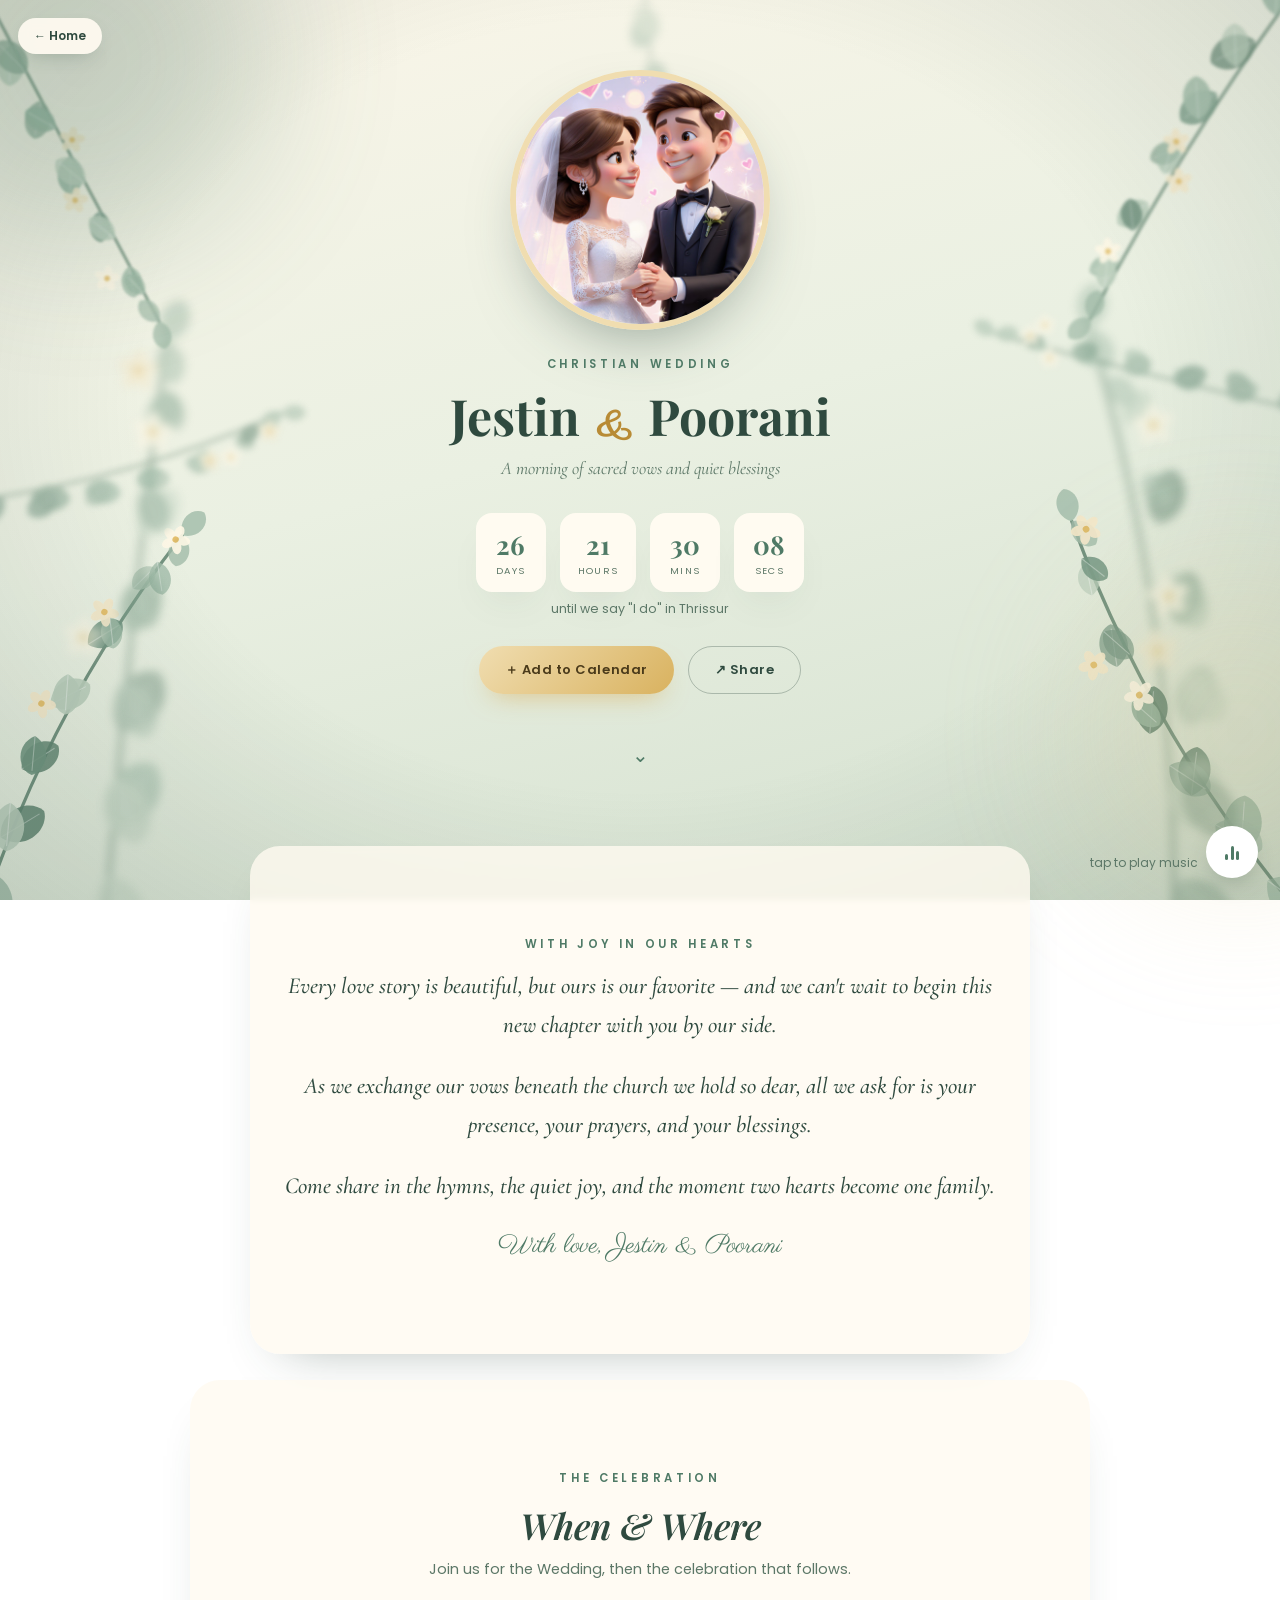
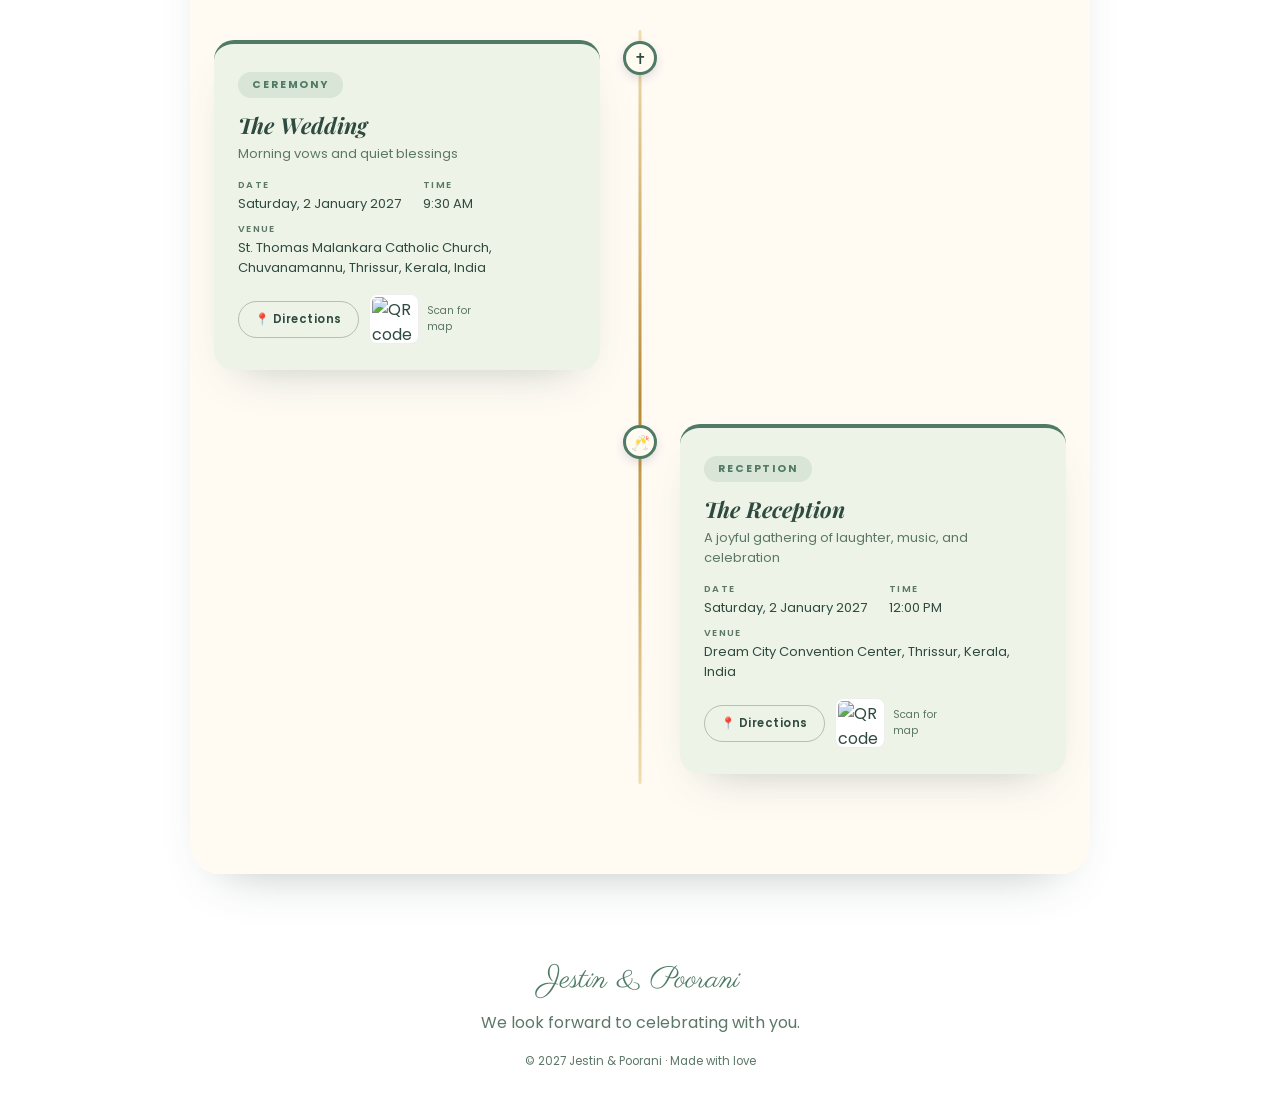
==== invitation.html @ d646b511 "Christian wedding only: gate welcome page + Christian invitation - index.html: garden-gate welcome p" ====
<!DOCTYPE html>
<html lang="en" data-page="christian">
<head>
<meta charset="UTF-8">
<title>Jestin & Poorani | Christian Wedding</title>
<meta name="viewport" content="width=device-width, initial-scale=1.0">
<link rel="preconnect" href="https://fonts.googleapis.com">
<link href="https://fonts.googleapis.com/css2?family=Playfair+Display:ital,wght@0,500;0,600;0,700;1,500;1,600&family=Cormorant+Garamond:ital,wght@1,500;1,600&family=Poppins:wght@300;400;500;600&family=Parisienne&display=swap" rel="stylesheet">
<style>
  :root{
    --ink:#EFEAFB; --ink-soft:#B3AAD1; --cream:#251F42;
    --page-grad: linear-gradient(160deg, #171531 0%, #221C46 50%, #2C1F52 100%);
    --accent:#A78BE0; --accent-soft:#332A56; --gold:#E3B75B; --gold-soft:#F6E3BE;
    --serif:'Playfair Display', serif; --script:'Parisienne', cursive;
    --body-font:'Poppins', sans-serif; --italic:'Cormorant Garamond', serif;
  }
  *{box-sizing:border-box;}
  html{scroll-behavior:smooth;}
  html,body{margin:0;padding:0;}
  body{ font-family:var(--body-font); background:var(--page-grad); color:var(--ink); overflow-x:hidden; position:relative; }
  ::selection{ background:var(--gold-soft); color:#2E2136; }

  .blob{ position:fixed; border-radius:50%; filter:blur(70px); opacity:0.3; z-index:0; }
  .blob1{ width:380px; height:380px; top:-130px; left:-110px; background:var(--accent); }
  .blob2{ width:340px; height:340px; bottom:0; right:-130px; background:var(--gold); }

  #starLayer{ position:fixed; inset:0; pointer-events:none; z-index:1; overflow:hidden; }
  .star{ position:absolute; border-radius:50%; background:#fff; animation:starTwinkle ease-in-out infinite; }
  @keyframes starTwinkle{ 0%,100%{ opacity:0.15; transform:scale(0.7); } 50%{ opacity:1; transform:scale(1.2); } }
  #flowerLayer{ position:fixed; inset:0; pointer-events:none; z-index:5; overflow:hidden; }
  .petal{ position:absolute; top:-40px; opacity:0.8; animation-name:fall; animation-timing-function:linear; animation-iteration-count:infinite; }
  @keyframes fall{
    0%{ transform:translateY(-5vh) translateX(0) rotate(0deg); }
    50%{ transform:translateY(52vh) translateX(24px) rotate(180deg); }
    100%{ transform:translateY(110vh) translateX(-16px) rotate(360deg); }
  }

  .home-link{
    position:fixed; top:18px; left:18px; z-index:20; text-decoration:none;
    background:rgba(46,33,54,0.85); backdrop-filter:blur(6px); color:var(--ink);
    font-size:12px; font-weight:600; padding:9px 16px; border-radius:999px;
    box-shadow:0 8px 20px -10px rgba(0,0,0,0.25);
  }

  .site{ position:relative; z-index:2; }
  section, header.hero{ position:relative; padding:90px 24px; max-width:780px; margin:0 auto; text-align:center; }
  .eyebrow{ font-size:11.5px; font-weight:600; letter-spacing:0.32em; text-transform:uppercase; color:var(--accent); margin:0 0 14px; }
  .reveal{ opacity:0; transform:translateY(24px); transition:opacity 0.9s ease, transform 0.9s ease; }
  .reveal.in{ opacity:1; transform:translateY(0); }

  /* HERO */
  header.hero{ padding-top:70px; padding-bottom:50px; }
  .hero-photo{
    width:260px; height:260px; border-radius:50%; overflow:hidden; margin:0 auto 26px;
    border:6px solid var(--gold-soft); box-shadow:0 26px 60px -24px rgba(0,0,0,0.55);
  }
  .hero-photo img{ width:100%; height:100%; object-fit:cover; object-position:center 30%; }
  .names-hero{
    font-family:var(--serif); font-style:normal; font-weight:700;
    font-size:clamp(32px,7vw,50px); color:var(--ink); margin:0; line-height:1.15;
  }
  .names-hero .amp{ color:var(--gold); font-style:normal; font-family:var(--script); font-size:0.85em; padding:0 4px; }
  .tagline{ font-family:var(--italic); font-style:italic; font-size:18px; color:var(--ink-soft); margin-top:6px; }

  .countdown{ display:flex; gap:14px; justify-content:center; margin:34px 0 8px; flex-wrap:wrap; }
  .cd-box{ background:var(--cream); border-radius:16px; padding:14px 18px; min-width:70px; box-shadow:0 14px 30px -18px rgba(60,50,100,0.3); }
  .cd-num{ font-family:var(--serif); font-weight:700; font-size:26px; color:var(--accent); }
  .cd-label{ font-size:9.5px; letter-spacing:0.14em; text-transform:uppercase; color:var(--ink-soft); margin-top:2px; }
  .countdown-note{ font-size:12.5px; color:var(--ink-soft); margin-bottom:28px; }

  .cta-row{ display:flex; gap:14px; justify-content:center; flex-wrap:wrap; margin-top:10px; }
  .btn{
    font-family:var(--body-font); font-size:13px; font-weight:600; letter-spacing:0.04em;
    display:inline-flex; align-items:center; gap:8px; cursor:pointer; text-decoration:none;
    padding:13px 26px; border-radius:999px; border:none; transition:transform 0.2s ease;
  }
  .btn:hover{ transform:translateY(-2px); }
  .btn-gold{ background:linear-gradient(135deg, var(--gold-soft), var(--gold)); color:#4A2E1E; box-shadow:0 12px 26px -12px rgba(217,164,65,0.6); }
  .btn-outline{ background:transparent; color:var(--ink); border:1.5px solid rgba(242,235,250,0.25); }
  .btn-outline:hover{ border-color:var(--accent); color:var(--accent); }
  .btn-small{ padding:9px 16px; font-size:11.5px; }
  .scroll-cue{ margin-top:46px; color:var(--accent); font-size:20px; animation:bounce 2s ease-in-out infinite; cursor:pointer; }
  @keyframes bounce{ 0%,100%{ transform:translateY(0); } 50%{ transform:translateY(8px); } }

  /* MESSAGE */
  .message-section{ background:var(--cream); }
  .message-section p{ font-family:var(--italic); font-style:italic; font-weight:500; font-size:clamp(19px,3.4vw,23px); line-height:1.7; margin:0 0 22px; }
  .signature{ margin-top:18px; font-family:var(--script); font-size:26px; color:var(--accent); }

  /* TIMELINE */
  .timeline-section{ max-width:900px; background:var(--cream); }
  h2.section-title{ font-family:var(--serif); font-style:italic; font-weight:600; font-size:clamp(26px,5vw,36px); margin:4px 0 10px; }
  .section-sub{ color:var(--ink-soft); font-size:14.5px; margin-bottom:20px; }

  .vine{ position:relative; margin-top:50px; padding:10px 0; }
  .vine::before{ content:''; position:absolute; left:50%; top:0; bottom:0; width:3px; transform:translateX(-50%); background:linear-gradient(180deg, var(--gold-soft), var(--gold), var(--gold-soft)); border-radius:3px; }
  .vine-item{ position:relative; width:100%; display:flex; margin-bottom:54px; }
  .vine-item:last-child{ margin-bottom:0; }
  .vine-item .vine-node{
    position:absolute; left:50%; top:18px; transform:translate(-50%,-50%); width:34px; height:34px; border-radius:50%;
    background:var(--cream); border:3px solid var(--accent); display:flex; align-items:center; justify-content:center;
    font-size:15px; z-index:2; box-shadow:0 4px 10px rgba(60,50,100,0.15);
  }
  .vine-card{ width:calc(50% - 40px); background:var(--accent-soft); border-radius:20px; padding:26px 24px; box-shadow:0 20px 44px -26px rgba(60,50,100,0.3); text-align:left; border-top:4px solid var(--accent); }
  .vine-item.left{ justify-content:flex-start; }
  .vine-item.right{ justify-content:flex-end; }
  .tl-tag{ display:inline-block; font-size:10.5px; font-weight:700; letter-spacing:0.18em; text-transform:uppercase; color:var(--accent); background:rgba(255,255,255,0.10); padding:5px 14px; border-radius:999px; margin-bottom:12px; }
  .tl-title{ font-family:var(--serif); font-style:italic; font-size:22px; margin:0 0 4px; }
  .tl-desc{ font-size:13px; color:var(--ink-soft); margin-bottom:14px; }
  .tl-meta{ display:flex; flex-wrap:wrap; gap:8px 22px; margin-bottom:16px; }
  .tl-meta div{ font-size:13px; }
  .tl-meta b{ display:block; font-size:9.5px; letter-spacing:0.14em; text-transform:uppercase; color:var(--ink-soft); font-weight:600; margin-bottom:2px; }
  .tl-actions{ display:flex; flex-wrap:wrap; gap:10px; align-items:center; }
  .qr-wrap{ display:flex; align-items:center; gap:8px; }
  .qr-wrap img{ width:50px; height:50px; border-radius:8px; background:#fff; padding:2px; border:1px solid #eee; }
  .qr-label{ font-size:10.5px; color:var(--ink-soft); }

  @media(max-width:720px){
    .vine::before{ left:16px; }
    .vine-item, .vine-item.left, .vine-item.right{ justify-content:flex-start; padding-left:40px; }
    .vine-item .vine-node{ left:16px; }
    .vine-card{ width:100%; }
  }

  /* CROSS LINK */
  .cross-link{ background:var(--cream); text-align:center; padding:60px 24px; }
  .cross-link a{
    display:inline-flex; align-items:center; gap:8px; text-decoration:none; color:#fff;
    background:linear-gradient(135deg, #E8688F, #C2185B); padding:14px 28px; border-radius:999px;
    font-size:13px; font-weight:600; box-shadow:0 14px 30px -14px rgba(194,24,91,0.5);
  }
  .cross-link p{ color:var(--ink-soft); font-size:13.5px; margin-bottom:16px; }

  footer{ text-align:center; padding:60px 24px 46px; color:var(--ink-soft); }
  footer .footer-names{ font-family:var(--script); font-size:30px; color:var(--accent); margin-bottom:10px; }
  footer .copyright{ font-size:11.5px; margin-top:18px; opacity:0.75; }

  .music-btn{
    position:fixed; bottom:22px; right:22px; width:52px; height:52px; border-radius:50%; border:none;
    background:#fff; display:flex; align-items:center; justify-content:center; cursor:pointer;
    box-shadow:0 10px 26px -10px rgba(0,0,0,0.4); transition:transform 0.25s ease; z-index:10;
  }
  .music-btn:hover{ transform:scale(1.06); }
  .music-btn .bars{ display:flex; align-items:flex-end; gap:2.5px; height:16px; }
  .music-btn .bars span{ width:3px; background:var(--accent); border-radius:2px; animation:bar 1s ease-in-out infinite; }
  .music-btn .bars span:nth-child(1){ height:6px; animation-delay:0s; }
  .music-btn .bars span:nth-child(2){ height:14px; animation-delay:0.2s; }
  .music-btn .bars span:nth-child(3){ height:9px; animation-delay:0.4s; }
  @keyframes bar{ 0%,100%{ transform:scaleY(0.5); } 50%{ transform:scaleY(1); } }
  .music-btn.paused .bars span{ animation-play-state:paused; }
  .music-hint{ position:fixed; bottom:28px; right:82px; font-size:12px; color:var(--ink-soft); z-index:10; }

  @media(max-width:600px){
    section, header.hero{ padding:60px 18px; }
    .vine-card{ padding:22px 18px; }
    .music-hint{ display:none; }
    .cd-box{ min-width:58px; padding:10px 12px; }
    .cd-num{ font-size:21px; }
    .hero-photo{ width:200px; height:200px; }
  }
</style>
<link rel="stylesheet" href="theme.css">
<script>
/* always open at the top of the page */
try{ if('scrollRestoration' in history) history.scrollRestoration='manual'; }catch(e){}
window.scrollTo(0,0);
window.addEventListener('pageshow',function(){ window.scrollTo(0,0); });
window.addEventListener('load',function(){ window.scrollTo(0,0); setTimeout(function(){ window.scrollTo(0,0); },60); });
</script>
</head>
<body>

<div class="blob blob1"></div>
<div class="blob blob2"></div>
<div id="starLayer"></div>
<div id="flowerLayer"></div>
<a class="home-link" href="index.html">← Home</a>

<div class="site">

  <header class="hero">
    <div class="hero-photo reveal">
      <img src="d89381a9-e6a9-4b5e-9f76-3facca8dae1c.jpg" alt="Jestin and Poorani illustrated as a bride and groom in Christian wedding attire">
    </div>
    <div class="eyebrow reveal">Christian Wedding</div>
    <h1 class="names-hero reveal">Jestin <span class="amp">&amp;</span> Poorani</h1>
    <div class="tagline reveal">A morning of sacred vows and quiet blessings</div>

    <div class="countdown reveal" id="countdown">
      <div class="cd-box"><div class="cd-num" id="cdDays">--</div><div class="cd-label">Days</div></div>
      <div class="cd-box"><div class="cd-num" id="cdHours">--</div><div class="cd-label">Hours</div></div>
      <div class="cd-box"><div class="cd-num" id="cdMins">--</div><div class="cd-label">Mins</div></div>
      <div class="cd-box"><div class="cd-num" id="cdSecs">--</div><div class="cd-label">Secs</div></div>
    </div>
    <div class="countdown-note reveal">until we say "I do" in Thrissur</div>

    <div class="cta-row reveal">
      <button class="btn btn-gold" onclick="downloadIcs()">＋ Add to Calendar</button>
      <button class="btn btn-outline" onclick="sharePage()">↗ Share</button>
    </div>
    <div class="scroll-cue reveal" onclick="document.getElementById('message').scrollIntoView({behavior:'smooth'})">⌄</div>
  </header>

  <section class="message-section" id="message">
    <div class="eyebrow reveal">With Joy In Our Hearts</div>
    <p class="reveal">Every love story is beautiful, but ours is our favorite — and we can't wait to begin this new chapter with you by our side.</p>
    <p class="reveal">As we exchange our vows beneath the church we hold so dear, all we ask for is your presence, your prayers, and your blessings.</p>
    <p class="reveal">Come share in the hymns, the quiet joy, and the moment two hearts become one family.</p>
    <div class="signature reveal">With love, Jestin &amp; Poorani</div>
  </section>

  <section class="timeline-section" id="timeline">
    <div class="eyebrow reveal">The Celebration</div>
    <h2 class="section-title reveal">When &amp; Where</h2>
    <div class="section-sub reveal">Join us for the Wedding, then the celebration that follows.</div>

    <div class="vine">
      <div class="vine-item left">
        <div class="vine-node">✝</div>
        <div class="vine-card reveal">
          <span class="tl-tag">Ceremony</span>
          <h3 class="tl-title">The Wedding</h3>
          <div class="tl-desc">Morning vows and quiet blessings</div>
          <div class="tl-meta">
            <div><b>Date</b>Saturday, 2 January 2027</div>
            <div><b>Time</b>9:30 AM</div>
            <div><b>Venue</b>St. Thomas Malankara Catholic Church, Chuvanamannu, Thrissur, Kerala, India</div>
          </div>
          <div class="tl-actions">
            <a class="btn btn-outline btn-small" href="https://share.google/WbqeZf2eu8TxZfuwh" target="_blank" rel="noopener">📍 Directions</a>
            <div class="qr-wrap">
              <img loading="lazy" src="https://api.qrserver.com/v1/create-qr-code/?size=110x110&data=https%3A%2F%2Fshare.google%2FWbqeZf2eu8TxZfuwh" alt="QR code to church location">
              <span class="qr-label">Scan for<br>map</span>
            </div>
          </div>
        </div>
      </div>

      <div class="vine-item right">
        <div class="vine-node">🥂</div>
        <div class="vine-card reveal">
          <span class="tl-tag">Reception</span>
          <h3 class="tl-title">The Reception</h3>
          <div class="tl-desc">A joyful gathering of laughter, music, and celebration</div>
          <div class="tl-meta">
            <div><b>Date</b>Saturday, 2 January 2027</div>
            <div><b>Time</b>12:00 PM</div>
            <div><b>Venue</b>Dream City Convention Center, Thrissur, Kerala, India</div>
          </div>
          <div class="tl-actions">
            <a class="btn btn-outline btn-small" href="https://share.google/NOiemkJIcYiUWJsta" target="_blank" rel="noopener">📍 Directions</a>
            <div class="qr-wrap">
              <img loading="lazy" src="https://api.qrserver.com/v1/create-qr-code/?size=110x110&data=https%3A%2F%2Fshare.google%2FNOiemkJIcYiUWJsta" alt="QR code to reception location">
              <span class="qr-label">Scan for<br>map</span>
            </div>
          </div>
        </div>
      </div>
    </div>
  </section>

  <footer>
    <div class="footer-names reveal">Jestin &amp; Poorani</div>
    <div class="reveal">We look forward to celebrating with you.</div>
    <div class="copyright reveal">© 2027 Jestin &amp; Poorani · Made with love</div>
  </footer>

</div>

<div class="music-hint" id="musicHint">a little tune for you</div>
<button class="music-btn paused" id="musicBtn" onclick="toggleMusic()">
  <div class="bars" id="musicBars"><span></span><span></span><span></span></div>
</button>
<audio id="bgAudio" src="mundhinam.mp3" loop preload="auto"></audio>

<script>
function revealOnScroll(){
  const items = document.querySelectorAll('.reveal');
  const io = new IntersectionObserver((entries)=>{
    entries.forEach(e=>{ if(e.isIntersecting){ e.target.classList.add('in'); io.unobserve(e.target); } });
  }, {threshold:0.15});
  items.forEach(el=>io.observe(el));
}
revealOnScroll();

(function countdown(){
  const target = new Date('2027-01-02T09:30:00+05:30').getTime();
  function tick(){
    const now = Date.now();
    let diff = Math.max(0, target - now);
    const d = Math.floor(diff/86400000); diff -= d*86400000;
    const h = Math.floor(diff/3600000); diff -= h*3600000;
    const m = Math.floor(diff/60000); diff -= m*60000;
    const s = Math.floor(diff/1000);
    document.getElementById('cdDays').textContent = d;
    document.getElementById('cdHours').textContent = String(h).padStart(2,'0');
    document.getElementById('cdMins').textContent = String(m).padStart(2,'0');
    document.getElementById('cdSecs').textContent = String(s).padStart(2,'0');
  }
  tick(); setInterval(tick, 1000);
})();

(function initStars(){
  const layer = document.getElementById('starLayer');
  const count = 40;
  for(let i=0;i<count;i++){
    const el = document.createElement('span');
    el.className = 'star';
    const size = 1.5 + Math.random()*2.5;
    el.style.width = size+'px'; el.style.height = size+'px';
    el.style.left = (Math.random()*100)+'vw';
    el.style.top = (Math.random()*100)+'vh';
    el.style.animationDuration = (2 + Math.random()*3)+'s';
    el.style.animationDelay = (-Math.random()*5)+'s';
    layer.appendChild(el);
  }
})();

(function initFlowers(){
  const layer = document.getElementById('flowerLayer');
  const blossoms = ['🤍','🌸','✿','❀','💮'];
  const count = 16;
  for(let i=0;i<count;i++){
    const el = document.createElement('span');
    el.className = 'petal';
    el.textContent = blossoms[Math.floor(Math.random()*blossoms.length)];
    const left = Math.random()*100, size = 13+Math.random()*15, duration = 10+Math.random()*9, delay = Math.random()*duration;
    el.style.left = left+'vw'; el.style.fontSize = size+'px';
    el.style.animationDuration = duration+'s'; el.style.animationDelay = '-'+delay+'s';
    layer.appendChild(el);
  }
})();

function downloadIcs(){
  const ics = [
    'BEGIN:VCALENDAR','VERSION:2.0','PRODID:-//Jestin and Poorani//Wedding//EN',
    'BEGIN:VEVENT','UID:christian-ceremony-poorani-jestin@savethedate',
    'DTSTART:20270102T040000Z','DTEND:20270102T060000Z',
    'SUMMARY:Jestin & Poorani - Christian Wedding Ceremony',
    'LOCATION:St. Thomas Malankara Catholic Church\\, Chuvanamannu\\, Thrissur\\, Kerala\\, India',
    'DESCRIPTION:Wedding ceremony.','END:VEVENT',
    'BEGIN:VEVENT','UID:christian-reception-poorani-jestin@savethedate',
    'DTSTART:20270102T063000Z','DTEND:20270102T090000Z',
    'SUMMARY:Jestin & Poorani - Christian Wedding Reception',
    'LOCATION:Dream City Convention Center\\, Thrissur\\, Kerala\\, India',
    'DESCRIPTION:Wedding reception.','END:VEVENT','END:VCALENDAR'
  ].join('\r\n');
  const blob = new Blob([ics], {type:'text/calendar'});
  const url = URL.createObjectURL(blob);
  const a = document.createElement('a'); a.href = url; a.download = 'Jestin-Poorani-Christian-Wedding.ics';
  document.body.appendChild(a); a.click(); document.body.removeChild(a); URL.revokeObjectURL(url);
}

function sharePage(){
  const shareData = { title: 'Jestin & Poorani — Christian Wedding', text: "You're invited to Jestin & Poorani's Christian wedding ceremony!", url: window.location.href };
  if(navigator.share){ navigator.share(shareData).catch(()=>{}); }
  else{ navigator.clipboard.writeText(shareData.url).then(()=>alert('Link copied to clipboard!')).catch(()=>prompt('Copy this link:', shareData.url)); }
}

let audioCtx=null, musicOn=false, scheduleTimer=null, nextNoteTime=0, usingFile=false;
const tempo=88, noteLen=60/tempo;
const phrase=[{n:'C4',d:1},{n:'E4',d:1},{n:'G4',d:1},{n:'B4',d:1},{n:'A4',d:1},{n:'G4',d:2},{n:'D4',d:1},{n:'C4',d:2}];
const freqs={C4:261.63,D4:293.66,E4:329.63,G4:392.0,A4:440.0,B4:493.88,C5:523.25};
function scheduleNote(freq,time,dur){
  const osc=audioCtx.createOscillator(),gain=audioCtx.createGain();
  osc.type='sine'; osc.frequency.value=freq;
  const osc2=audioCtx.createOscillator(); osc2.type='triangle'; osc2.frequency.value=freq/2;
  const gain2=audioCtx.createGain();
  gain.gain.setValueAtTime(0.0001,time); gain.gain.exponentialRampToValueAtTime(0.09,time+0.08); gain.gain.exponentialRampToValueAtTime(0.0001,time+dur*0.95);
  gain2.gain.setValueAtTime(0.0001,time); gain2.gain.exponentialRampToValueAtTime(0.035,time+0.1); gain2.gain.exponentialRampToValueAtTime(0.0001,time+dur*0.95);
  osc.connect(gain).connect(audioCtx.destination); osc2.connect(gain2).connect(audioCtx.destination);
  osc.start(time); osc.stop(time+dur); osc2.start(time); osc2.stop(time+dur);
}
let phraseIndex=0;
function schedulerTick(){
  while(nextNoteTime < audioCtx.currentTime+1.0){
    const step=phrase[phraseIndex%phrase.length]; const dur=step.d*noteLen;
    scheduleNote(freqs[step.n], nextNoteTime, dur*0.9); nextNoteTime+=dur; phraseIndex++;
  }
  scheduleTimer=setTimeout(schedulerTick,200);
}
function toggleMusic(){
  const btn=document.getElementById('musicBtn'), hint=document.getElementById('musicHint'), fileAudio=document.getElementById('bgAudio');
  if(!musicOn){
    fileAudio.volume=0.5;
    const p=fileAudio.play();
    if(p!==undefined){ p.then(()=>{ musicOn=true; usingFile=true; btn.classList.remove('paused'); hint.textContent='now playing'; saveMusicState(); }).catch(()=>startGeneratedTune()); }
    else{ startGeneratedTune(); }
  } else {
    if(usingFile){ fileAudio.pause(); usingFile=false; } else { clearTimeout(scheduleTimer); }
    musicOn=false; btn.classList.add('paused'); hint.textContent='a little tune for you';
    saveMusicState();
  }
}
function startGeneratedTune(){
  if(!audioCtx){ audioCtx=new (window.AudioContext||window.webkitAudioContext)(); }
  if(audioCtx.state==='suspended'){ audioCtx.resume(); }
  nextNoteTime=audioCtx.currentTime+0.1; phraseIndex=0; schedulerTick();
  musicOn=true; usingFile=false;
  document.getElementById('musicBtn').classList.remove('paused');
  document.getElementById('musicHint').textContent='now playing';
  saveMusicState();
}

/* ---------- Music persists across pages (best-effort; browsers may block autoplay) ---------- */
const LS_MUTED='stdMusicMuted', LS_TIME='stdMusicTime';
function saveMusicState(){
  const fileAudio=document.getElementById('bgAudio');
  try{
    localStorage.setItem(LS_MUTED, musicOn?'0':'1');
    if(usingFile) localStorage.setItem(LS_TIME, String(fileAudio.currentTime||0));
  }catch(e){}
}
function tryAutoplayMusic(){
  let muted=false, savedTime=0;
  try{ muted = localStorage.getItem(LS_MUTED)==='1'; savedTime = parseFloat(localStorage.getItem(LS_TIME)||'0'); }catch(e){}
  if(muted) return;
  const btn=document.getElementById('musicBtn'), hint=document.getElementById('musicHint'), fileAudio=document.getElementById('bgAudio');
  fileAudio.currentTime = savedTime||0; fileAudio.volume=0.5;
  const p=fileAudio.play();
  const markPlaying=()=>{ musicOn=true; usingFile=true; btn.classList.remove('paused'); hint.textContent='now playing'; };
  const markBlocked=()=>{ hint.textContent='tap to play music'; };
  if(p!==undefined){ p.then(markPlaying).catch(markBlocked); } else { markBlocked(); }
}
setInterval(()=>{ if(musicOn) saveMusicState(); }, 1500);
window.addEventListener('pagehide', saveMusicState);
document.addEventListener('visibilitychange', ()=>{ if(document.hidden) saveMusicState(); });
tryAutoplayMusic();
</script>
<script src="theme.js"></script>
</body>
</html>
---- theme.css ----
/* Eucalyptus green + cream theme (shared by index / christian / hindu) */
html[data-page]{
  --ink:#2F4A3F; --ink-soft:#5C7767; --cream:#FFFBF1;
  --page-grad: linear-gradient(165deg, #FBF6E9 0%, #EAF0E2 48%, #D3E0CF 100%);
  --gold:#B88B35; --gold-soft:#F0DDB0;
  --lilac:#4F7A66;           /* eucalyptus (used as the Christian accent on the home page) */
  --rose:#C2527A;            /* pink (Hindu accent) */
  --accent:#4F7A66; --accent-soft:#EDF3E6;
}
html[data-page="hindu"]{
  --page-grad: linear-gradient(165deg, #FDF4EA 0%, #F1ECE0 40%, #E5E9DA 70%, #D7DFCD 100%);
  --accent:#C2527A; --accent-soft:#FBE9EC;
  --ink-soft:#6A7A6B;
}
body{ background:var(--page-grad); background-attachment:fixed; }
#starLayer, .shooting-star{ display:none !important; }
.blob{ opacity:.22 !important; }
html[data-page="christian"] .blob2, html[data-page="hindu"] .blob2{ background:#EAD9A8; }
html[data-page="hindu"] .blob1{ background:#F2B3C6; }

/* readable chrome on the light theme */
.home-link{ background:rgba(255,251,241,.92) !important; color:var(--ink) !important; box-shadow:0 8px 20px -10px rgba(47,74,63,.35) !important; }
.btn-outline{ border-color:rgba(47,74,63,.3) !important; }
.tl-tag{ background:rgba(79,122,102,.12) !important; }
html[data-page="hindu"] .tl-tag{ background:rgba(194,82,122,.12) !important; }
.music-btn{ box-shadow:0 10px 26px -10px rgba(47,74,63,.45) !important; }
.cd-box, .vine-card, .door, .card{ box-shadow:0 20px 44px -26px rgba(47,74,63,.35) !important; }
.vine-card{ background:var(--accent-soft) !important; }
.hero-photo{ box-shadow:0 26px 60px -24px rgba(47,74,63,.5) !important; }
.names .amp, .names-hero .amp, .amp{ color:var(--gold) !important; }
html[data-page="hindu"] .btn-gold, .btn-gold{ background:linear-gradient(135deg,#F0DDB0,#D9B25F) !important; color:#4A3A1A !important; }

/* home page cover + doors */
.wish-names{ color:#3F5F52 !important; }
.door-icon{ background:color-mix(in srgb, var(--accent) 16%, #FFFBF1) !important; }
.door .door-date{ color:var(--accent) !important; }

/* cross-links: Christian page points to the pink Hindu page, Hindu page points to the green one */
html[data-page="christian"] .cross-link a{ background:linear-gradient(135deg,#D9739A,#BF4F74) !important; }
html[data-page="hindu"] .cross-link a{ background:linear-gradient(135deg,#6F9A84,#4F7A66) !important; box-shadow:0 14px 30px -14px rgba(79,122,102,.55) !important; }

/* ---------- plants ---------- */
#plants{ position:fixed; inset:0; z-index:0; pointer-events:none; overflow:hidden; }
#plants::after{ /* soft shade toward the edges */
  content:''; position:absolute; inset:0;
  background:radial-gradient(ellipse at 50% 45%, transparent 55%, rgba(47,74,63,.16) 100%);
}
#plants .base{ position:absolute; width:0; height:0; }
#plants svg{ position:absolute; bottom:0; left:50%; overflow:visible; transform-origin:50% 100%; margin-left:calc(var(--w) / -2);
  width:var(--w); height:calc(var(--w) * 1.35); animation:sway var(--dur) ease-in-out infinite alternate; animation-delay:var(--delay); }
@keyframes sway{ from{ transform:rotate(calc(var(--rot) - 2.2deg)); } to{ transform:rotate(calc(var(--rot) + 2.2deg)); } }
@media (prefers-reduced-motion: reduce){ #plants svg{ animation:none; transform:rotate(var(--rot)); } }

/* panels: rounded, softly translucent instead of hard cream blocks */
.message-section, .timeline-section, .details-section, .cross-link{
  background:rgba(255,251,241,.8) !important; border-radius:30px; margin:26px auto !important;
  box-shadow:0 24px 50px -34px rgba(47,74,63,.45); backdrop-filter:blur(3px);
  width:calc(100% - 32px);
}
@media(max-width:600px){ .message-section, .timeline-section, .details-section, .cross-link{ width:calc(100% - 20px); border-radius:24px; } }

/* let the plants show behind the "make a wish" cover */
.wish-overlay{ background:transparent !important; }
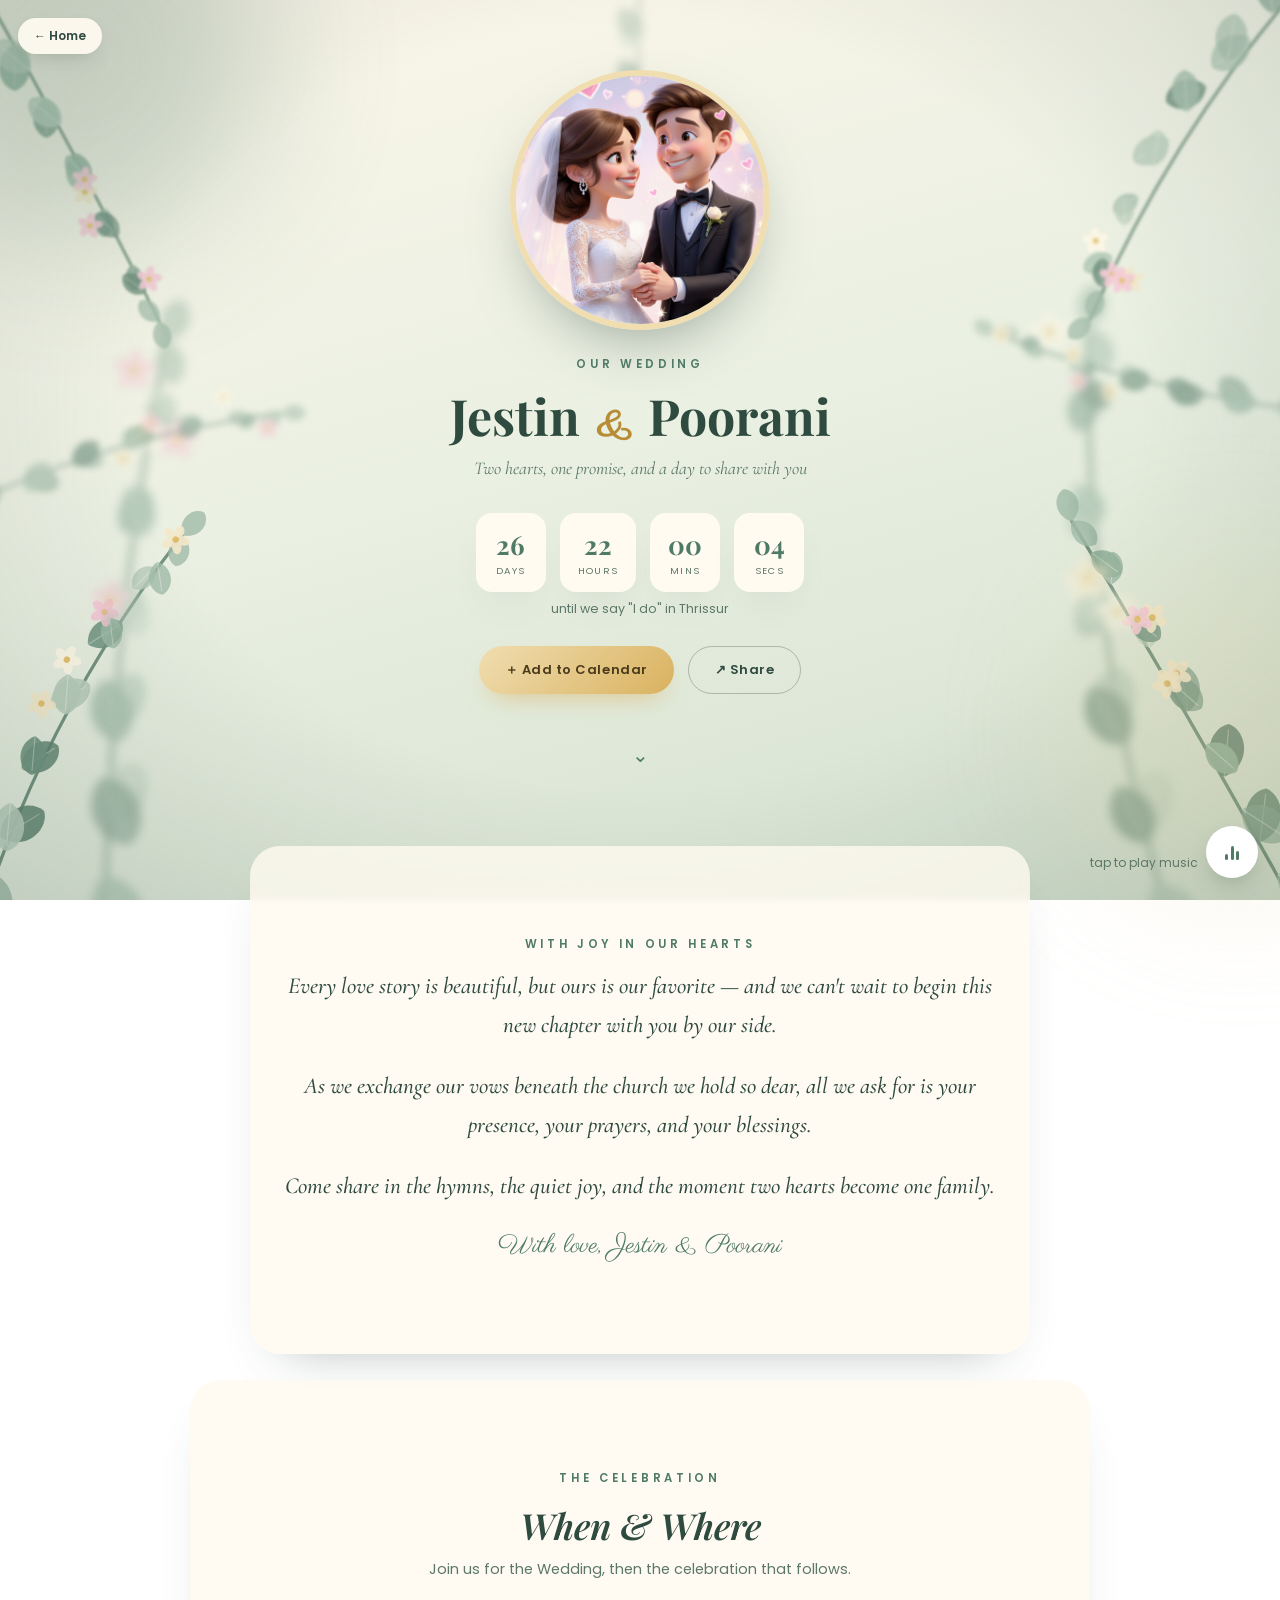
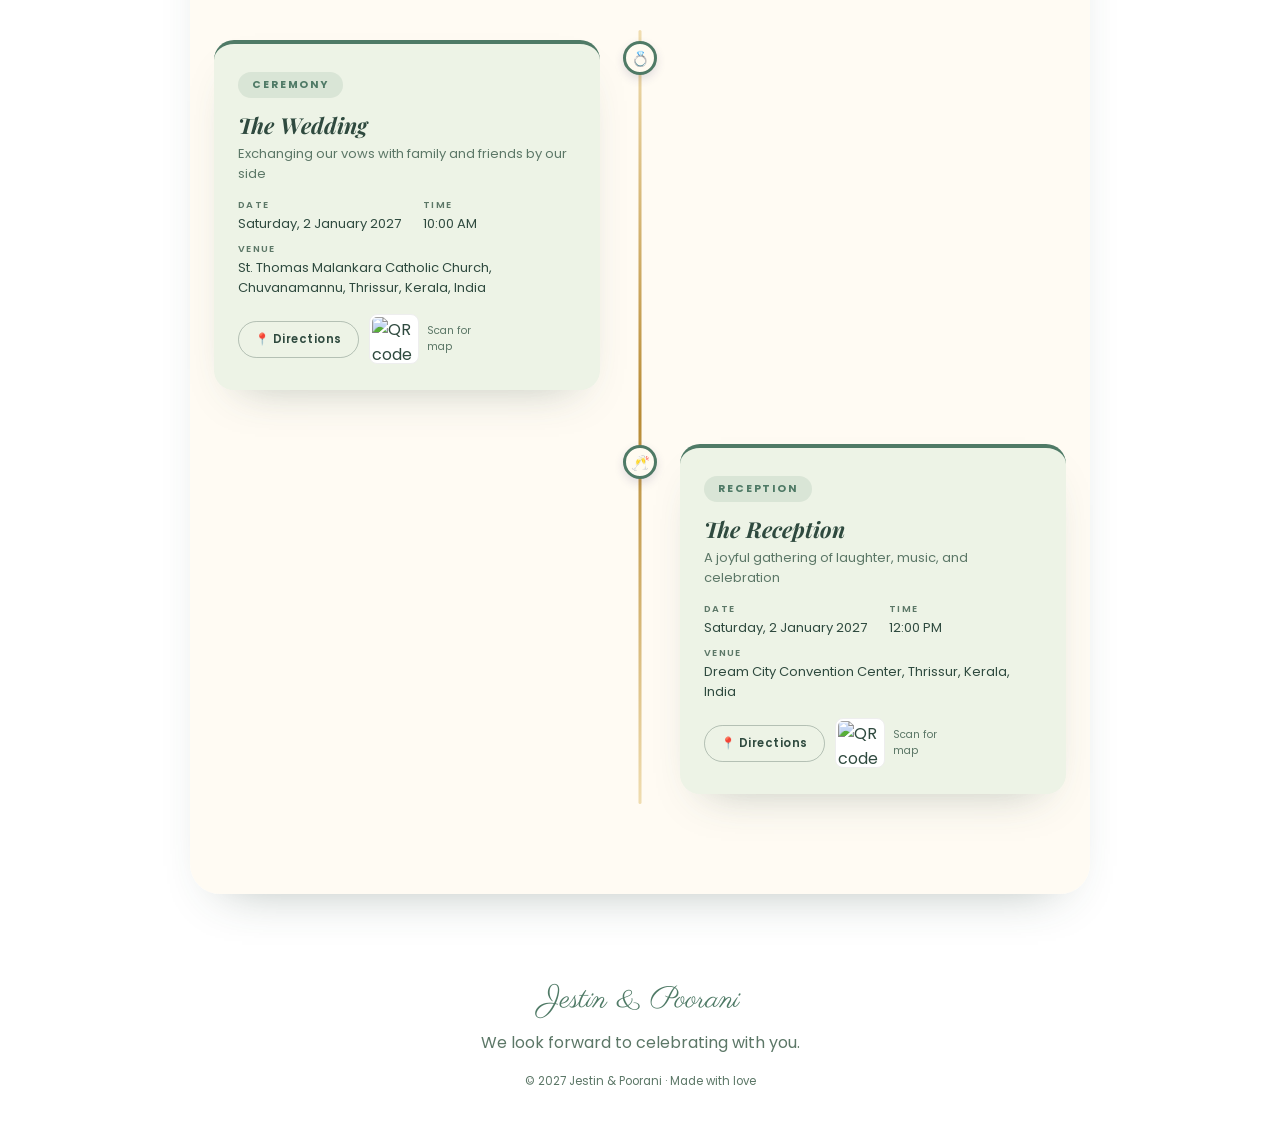
==== commit cb047848: "Single-wedding wording: drop "Christian", ceremony at 10:00 AM, new tagline - Remove all "Christian " ====
--- a/invitation.html
+++ b/invitation.html
@@ -1,8 +1,8 @@
 <!DOCTYPE html>
-<html lang="en" data-page="christian">
+<html lang="en" data-page="wedding">
 <head>
 <meta charset="UTF-8">
-<title>Jestin & Poorani | Christian Wedding</title>
+<title>Jestin & Poorani | Our Wedding</title>
 <meta name="viewport" content="width=device-width, initial-scale=1.0">
 <link rel="preconnect" href="https://fonts.googleapis.com">
 <link href="https://fonts.googleapis.com/css2?family=Playfair+Display:ital,wght@0,500;0,600;0,700;1,500;1,600&family=Cormorant+Garamond:ital,wght@1,500;1,600&family=Poppins:wght@300;400;500;600&family=Parisienne&display=swap" rel="stylesheet">
@@ -122,15 +122,6 @@
     .vine-card{ width:100%; }
   }
 
-  /* CROSS LINK */
-  .cross-link{ background:var(--cream); text-align:center; padding:60px 24px; }
-  .cross-link a{
-    display:inline-flex; align-items:center; gap:8px; text-decoration:none; color:#fff;
-    background:linear-gradient(135deg, #E8688F, #C2185B); padding:14px 28px; border-radius:999px;
-    font-size:13px; font-weight:600; box-shadow:0 14px 30px -14px rgba(194,24,91,0.5);
-  }
-  .cross-link p{ color:var(--ink-soft); font-size:13.5px; margin-bottom:16px; }
-
   footer{ text-align:center; padding:60px 24px 46px; color:var(--ink-soft); }
   footer .footer-names{ font-family:var(--script); font-size:30px; color:var(--accent); margin-bottom:10px; }
   footer .copyright{ font-size:11.5px; margin-top:18px; opacity:0.75; }
@@ -180,11 +171,11 @@
 
   <header class="hero">
     <div class="hero-photo reveal">
-      <img src="d89381a9-e6a9-4b5e-9f76-3facca8dae1c.jpg" alt="Jestin and Poorani illustrated as a bride and groom in Christian wedding attire">
+      <img src="d89381a9-e6a9-4b5e-9f76-3facca8dae1c.jpg" alt="Jestin and Poorani illustrated as a bride and groom in wedding attire">
     </div>
-    <div class="eyebrow reveal">Christian Wedding</div>
+    <div class="eyebrow reveal">Our Wedding</div>
     <h1 class="names-hero reveal">Jestin <span class="amp">&amp;</span> Poorani</h1>
-    <div class="tagline reveal">A morning of sacred vows and quiet blessings</div>
+    <div class="tagline reveal">Two hearts, one promise, and a day to share with you</div>
 
     <div class="countdown reveal" id="countdown">
       <div class="cd-box"><div class="cd-num" id="cdDays">--</div><div class="cd-label">Days</div></div>
@@ -216,14 +207,14 @@
 
     <div class="vine">
       <div class="vine-item left">
-        <div class="vine-node">✝</div>
+        <div class="vine-node">💍</div>
         <div class="vine-card reveal">
           <span class="tl-tag">Ceremony</span>
           <h3 class="tl-title">The Wedding</h3>
-          <div class="tl-desc">Morning vows and quiet blessings</div>
+          <div class="tl-desc">Exchanging our vows with family and friends by our side</div>
           <div class="tl-meta">
             <div><b>Date</b>Saturday, 2 January 2027</div>
-            <div><b>Time</b>9:30 AM</div>
+            <div><b>Time</b>10:00 AM</div>
             <div><b>Venue</b>St. Thomas Malankara Catholic Church, Chuvanamannu, Thrissur, Kerala, India</div>
           </div>
           <div class="tl-actions">
@@ -284,7 +275,7 @@
 revealOnScroll();
 
 (function countdown(){
-  const target = new Date('2027-01-02T09:30:00+05:30').getTime();
+  const target = new Date('2027-01-02T10:00:00+05:30').getTime();
   function tick(){
     const now = Date.now();
     let diff = Math.max(0, target - now);
@@ -334,25 +325,25 @@
 function downloadIcs(){
   const ics = [
     'BEGIN:VCALENDAR','VERSION:2.0','PRODID:-//Jestin and Poorani//Wedding//EN',
-    'BEGIN:VEVENT','UID:christian-ceremony-poorani-jestin@savethedate',
-    'DTSTART:20270102T040000Z','DTEND:20270102T060000Z',
-    'SUMMARY:Jestin & Poorani - Christian Wedding Ceremony',
+    'BEGIN:VEVENT','UID:ceremony-poorani-jestin@savethedate',
+    'DTSTART:20270102T043000Z','DTEND:20270102T060000Z',
+    'SUMMARY:Jestin & Poorani - Wedding Ceremony',
     'LOCATION:St. Thomas Malankara Catholic Church\\, Chuvanamannu\\, Thrissur\\, Kerala\\, India',
     'DESCRIPTION:Wedding ceremony.','END:VEVENT',
-    'BEGIN:VEVENT','UID:christian-reception-poorani-jestin@savethedate',
+    'BEGIN:VEVENT','UID:reception-poorani-jestin@savethedate',
     'DTSTART:20270102T063000Z','DTEND:20270102T090000Z',
-    'SUMMARY:Jestin & Poorani - Christian Wedding Reception',
+    'SUMMARY:Jestin & Poorani - Wedding Reception',
     'LOCATION:Dream City Convention Center\\, Thrissur\\, Kerala\\, India',
     'DESCRIPTION:Wedding reception.','END:VEVENT','END:VCALENDAR'
   ].join('\r\n');
   const blob = new Blob([ics], {type:'text/calendar'});
   const url = URL.createObjectURL(blob);
-  const a = document.createElement('a'); a.href = url; a.download = 'Jestin-Poorani-Christian-Wedding.ics';
+  const a = document.createElement('a'); a.href = url; a.download = 'Jestin-Poorani-Wedding.ics';
   document.body.appendChild(a); a.click(); document.body.removeChild(a); URL.revokeObjectURL(url);
 }
 
 function sharePage(){
-  const shareData = { title: 'Jestin & Poorani — Christian Wedding', text: "You're invited to Jestin & Poorani's Christian wedding ceremony!", url: window.location.href };
+  const shareData = { title: 'Jestin & Poorani — Our Wedding', text: "You're invited to Jestin & Poorani's wedding!", url: window.location.href };
   if(navigator.share){ navigator.share(shareData).catch(()=>{}); }
   else{ navigator.clipboard.writeText(shareData.url).then(()=>alert('Link copied to clipboard!')).catch(()=>prompt('Copy this link:', shareData.url)); }
 }
--- a/theme.css
+++ b/theme.css
@@ -1,43 +1,32 @@
-/* Eucalyptus green + cream theme (shared by index / christian / hindu) */
+/* Eucalyptus green + cream theme */
 html[data-page]{
   --ink:#2F4A3F; --ink-soft:#5C7767; --cream:#FFFBF1;
   --page-grad: linear-gradient(165deg, #FBF6E9 0%, #EAF0E2 48%, #D3E0CF 100%);
   --gold:#B88B35; --gold-soft:#F0DDB0;
-  --lilac:#4F7A66;           /* eucalyptus (used as the Christian accent on the home page) */
-  --rose:#C2527A;            /* pink (Hindu accent) */
+  --lilac:#4F7A66;           /* eucalyptus */
+  --rose:#C2527A;            /* pink accent */
   --accent:#4F7A66; --accent-soft:#EDF3E6;
-}
-html[data-page="hindu"]{
-  --page-grad: linear-gradient(165deg, #FDF4EA 0%, #F1ECE0 40%, #E5E9DA 70%, #D7DFCD 100%);
-  --accent:#C2527A; --accent-soft:#FBE9EC;
-  --ink-soft:#6A7A6B;
 }
 body{ background:var(--page-grad); background-attachment:fixed; }
 #starLayer, .shooting-star{ display:none !important; }
 .blob{ opacity:.22 !important; }
-html[data-page="christian"] .blob2, html[data-page="hindu"] .blob2{ background:#EAD9A8; }
-html[data-page="hindu"] .blob1{ background:#F2B3C6; }
+.blob2{ background:#EAD9A8; }
 
 /* readable chrome on the light theme */
 .home-link{ background:rgba(255,251,241,.92) !important; color:var(--ink) !important; box-shadow:0 8px 20px -10px rgba(47,74,63,.35) !important; }
 .btn-outline{ border-color:rgba(47,74,63,.3) !important; }
 .tl-tag{ background:rgba(79,122,102,.12) !important; }
-html[data-page="hindu"] .tl-tag{ background:rgba(194,82,122,.12) !important; }
 .music-btn{ box-shadow:0 10px 26px -10px rgba(47,74,63,.45) !important; }
 .cd-box, .vine-card, .door, .card{ box-shadow:0 20px 44px -26px rgba(47,74,63,.35) !important; }
 .vine-card{ background:var(--accent-soft) !important; }
 .hero-photo{ box-shadow:0 26px 60px -24px rgba(47,74,63,.5) !important; }
 .names .amp, .names-hero .amp, .amp{ color:var(--gold) !important; }
-html[data-page="hindu"] .btn-gold, .btn-gold{ background:linear-gradient(135deg,#F0DDB0,#D9B25F) !important; color:#4A3A1A !important; }
+.btn-gold{ background:linear-gradient(135deg,#F0DDB0,#D9B25F) !important; color:#4A3A1A !important; }
 
 /* home page cover + doors */
 .wish-names{ color:#3F5F52 !important; }
 .door-icon{ background:color-mix(in srgb, var(--accent) 16%, #FFFBF1) !important; }
 .door .door-date{ color:var(--accent) !important; }
-
-/* cross-links: Christian page points to the pink Hindu page, Hindu page points to the green one */
-html[data-page="christian"] .cross-link a{ background:linear-gradient(135deg,#D9739A,#BF4F74) !important; }
-html[data-page="hindu"] .cross-link a{ background:linear-gradient(135deg,#6F9A84,#4F7A66) !important; box-shadow:0 14px 30px -14px rgba(79,122,102,.55) !important; }
 
 /* ---------- plants ---------- */
 #plants{ position:fixed; inset:0; z-index:0; pointer-events:none; overflow:hidden; }
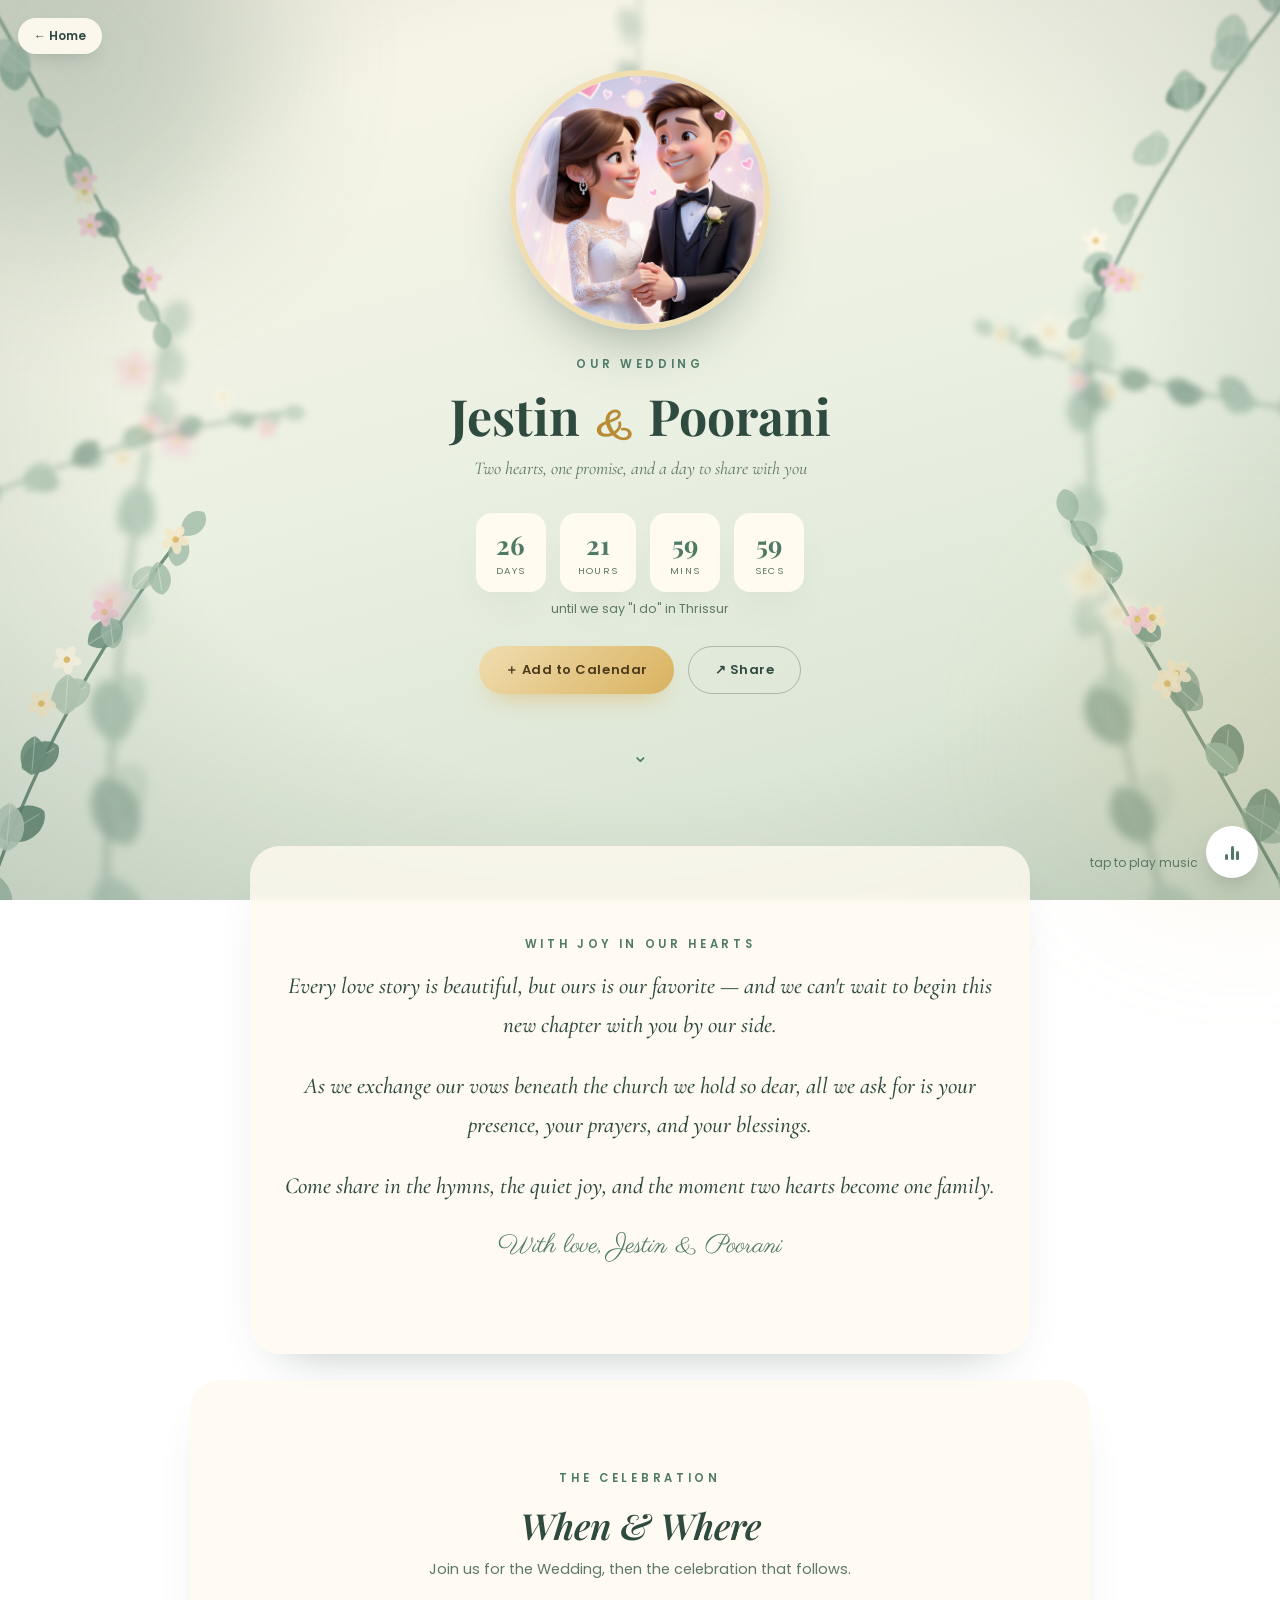
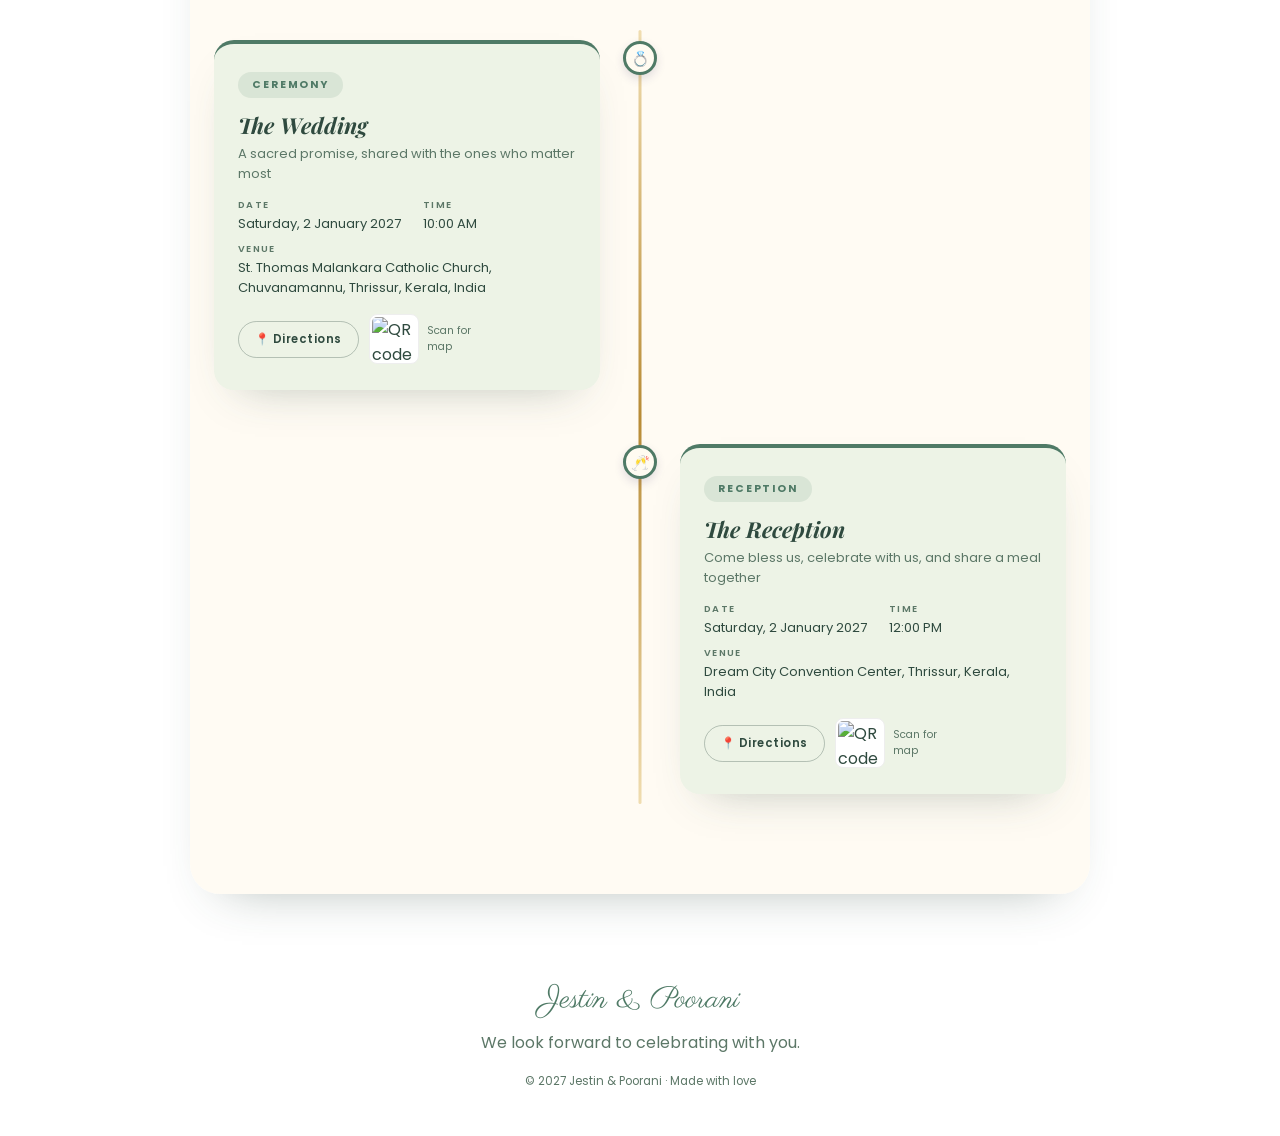
==== commit 50a52850: "Update ceremony and reception descriptions Co-Authored-By: Claude Sonnet 5.5 <noreply@anthropic.com>" ====
--- a/invitation.html
+++ b/invitation.html
@@ -211,7 +211,7 @@
         <div class="vine-card reveal">
           <span class="tl-tag">Ceremony</span>
           <h3 class="tl-title">The Wedding</h3>
-          <div class="tl-desc">Exchanging our vows with family and friends by our side</div>
+          <div class="tl-desc">A sacred promise, shared with the ones who matter most</div>
           <div class="tl-meta">
             <div><b>Date</b>Saturday, 2 January 2027</div>
             <div><b>Time</b>10:00 AM</div>
@@ -232,7 +232,7 @@
         <div class="vine-card reveal">
           <span class="tl-tag">Reception</span>
           <h3 class="tl-title">The Reception</h3>
-          <div class="tl-desc">A joyful gathering of laughter, music, and celebration</div>
+          <div class="tl-desc">Come bless us, celebrate with us, and share a meal together</div>
           <div class="tl-meta">
             <div><b>Date</b>Saturday, 2 January 2027</div>
             <div><b>Time</b>12:00 PM</div>
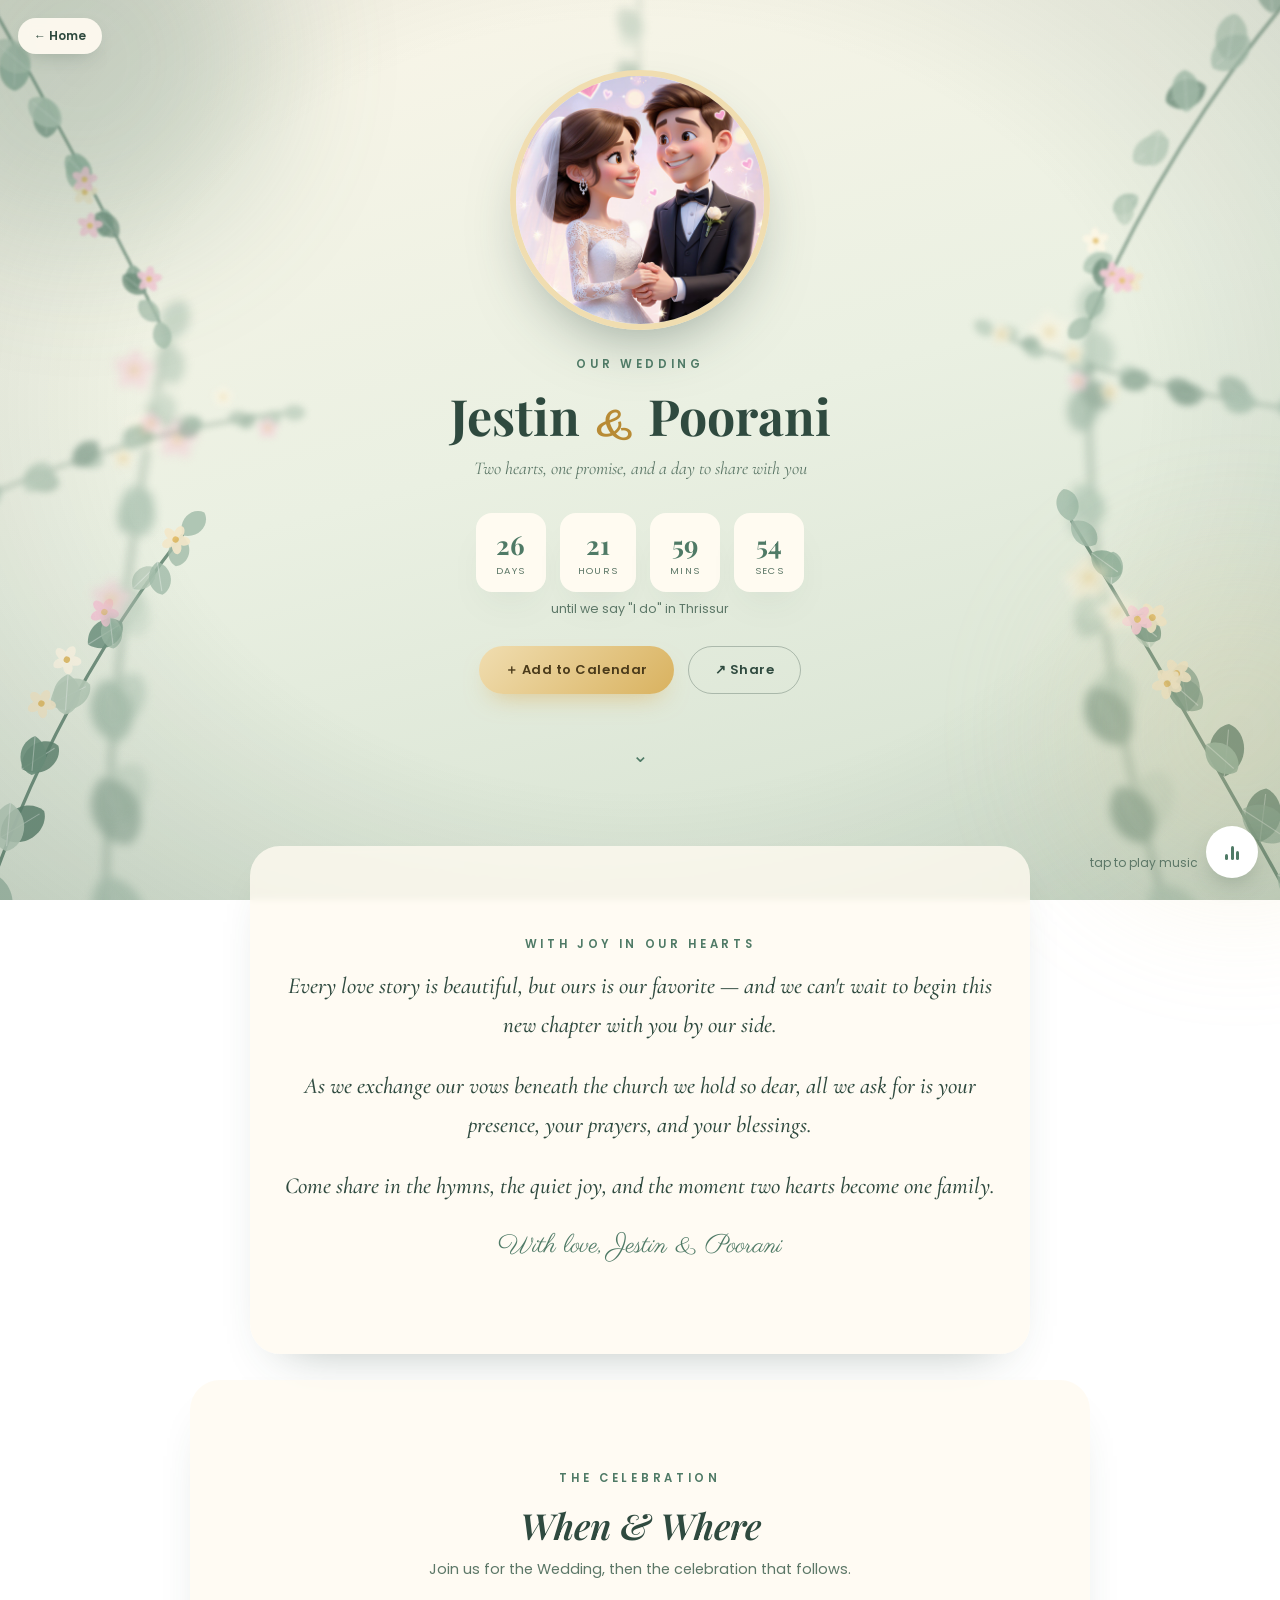
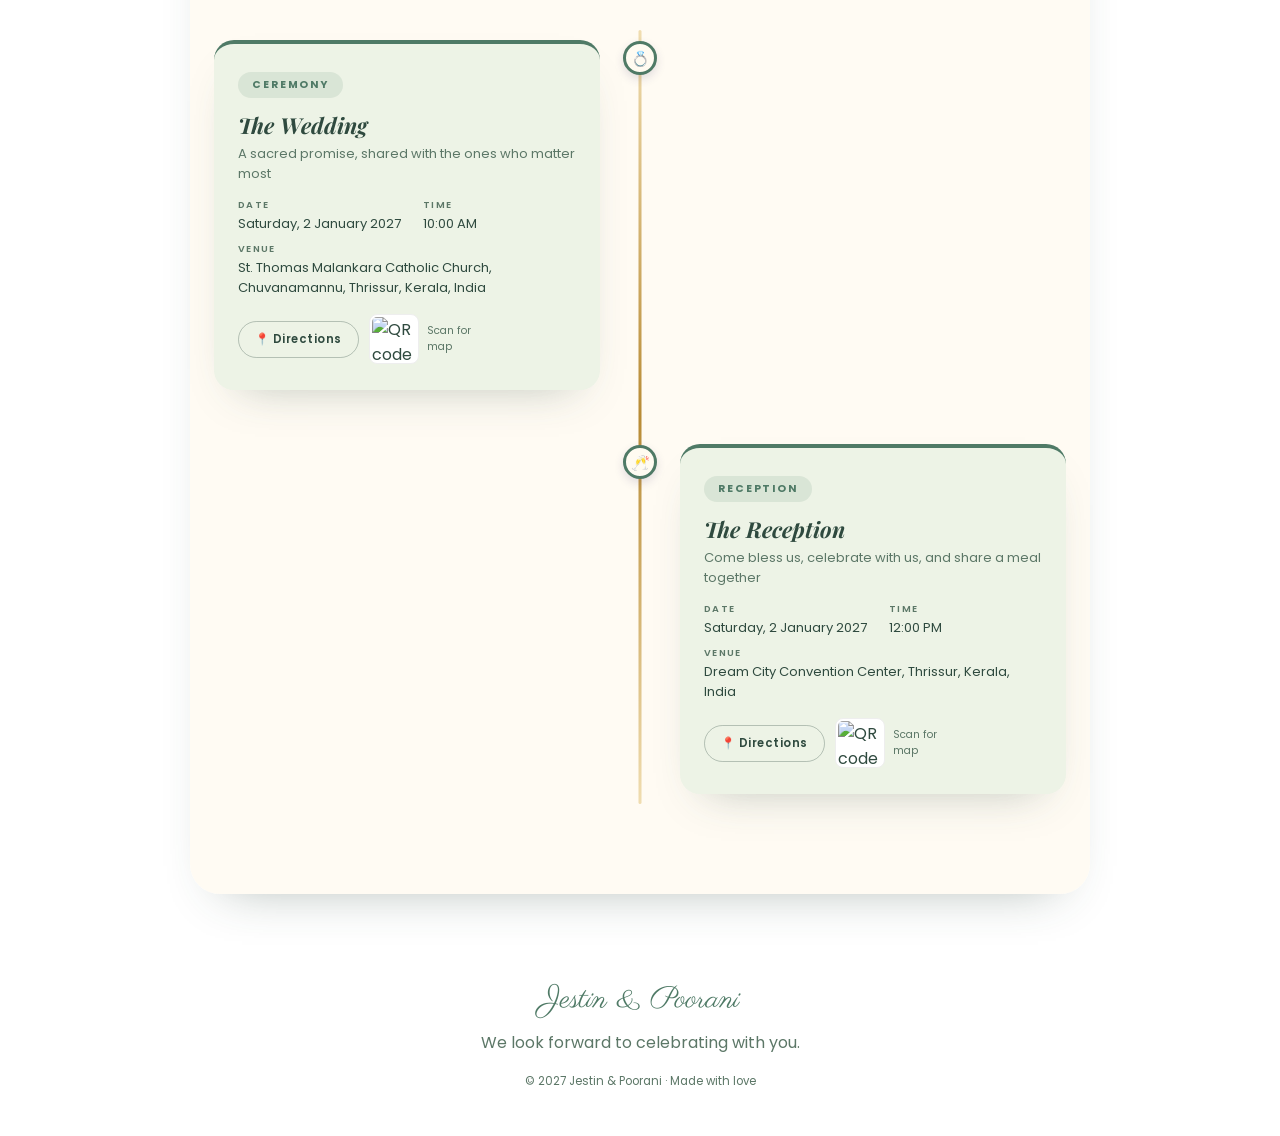
==== commit dc46ef18: "Link preview: title "Wedding - Save the Date", add Open Graph tags and photo Co-Authored-By: Claude " ====
--- a/invitation.html
+++ b/invitation.html
@@ -2,7 +2,15 @@
 <html lang="en" data-page="wedding">
 <head>
 <meta charset="UTF-8">
-<title>Jestin & Poorani | Our Wedding</title>
+<title>Jestin &amp; Poorani | Wedding Invitation</title>
+<meta property="og:type" content="website">
+<meta property="og:site_name" content="Jestin &amp; Poorani">
+<meta property="og:title" content="Jestin &amp; Poorani | Wedding Invitation">
+<meta property="og:description" content="Saturday, 2 January 2027 · Thrissur, Kerala. We would love to celebrate with you.">
+<meta property="og:url" content="https://tsjestin24.github.io/save_the_date/invitation.html">
+<meta property="og:image" content="https://tsjestin24.github.io/save_the_date/d89381a9-e6a9-4b5e-9f76-3facca8dae1c.jpg">
+<meta property="og:image:alt" content="Jestin and Poorani, illustrated as a bride and groom">
+<meta name="description" content="Saturday, 2 January 2027 · Thrissur, Kerala. We would love to celebrate with you.">
 <meta name="viewport" content="width=device-width, initial-scale=1.0">
 <link rel="preconnect" href="https://fonts.googleapis.com">
 <link href="https://fonts.googleapis.com/css2?family=Playfair+Display:ital,wght@0,500;0,600;0,700;1,500;1,600&family=Cormorant+Garamond:ital,wght@1,500;1,600&family=Poppins:wght@300;400;500;600&family=Parisienne&display=swap" rel="stylesheet">
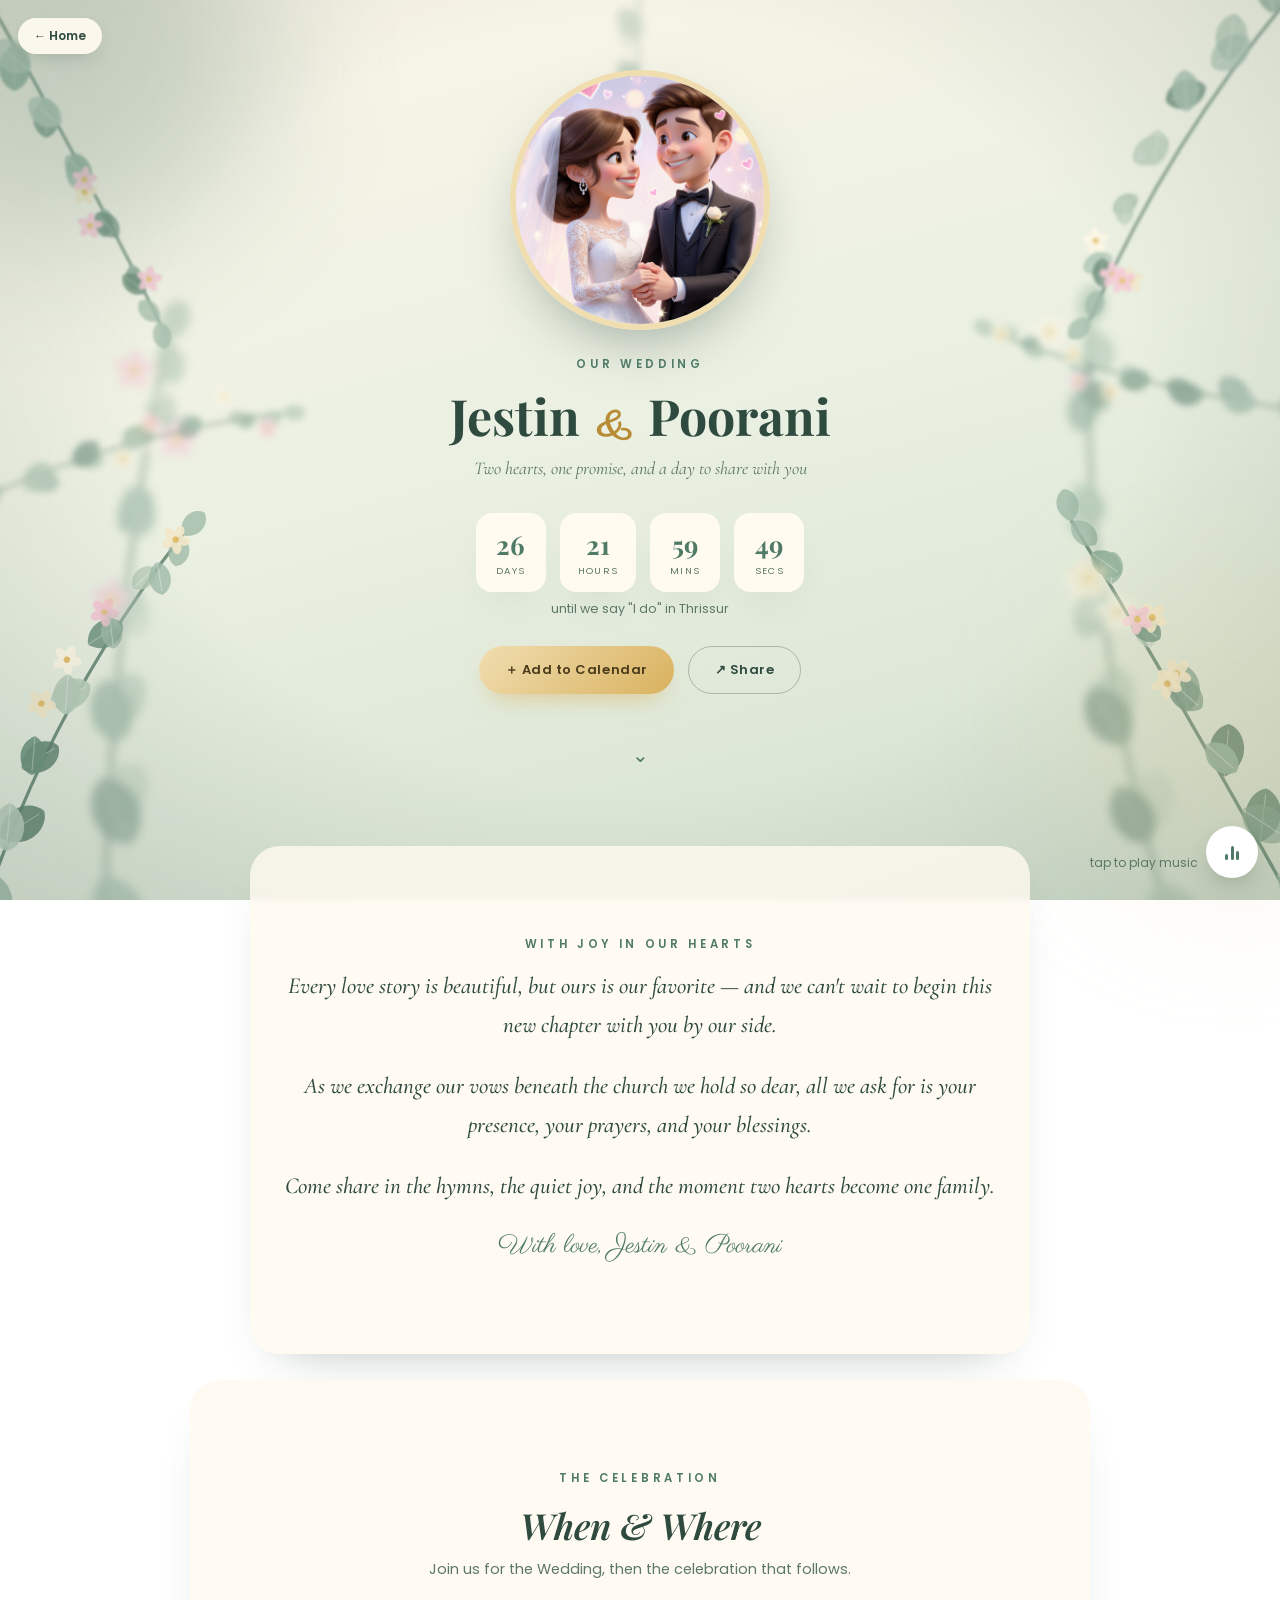
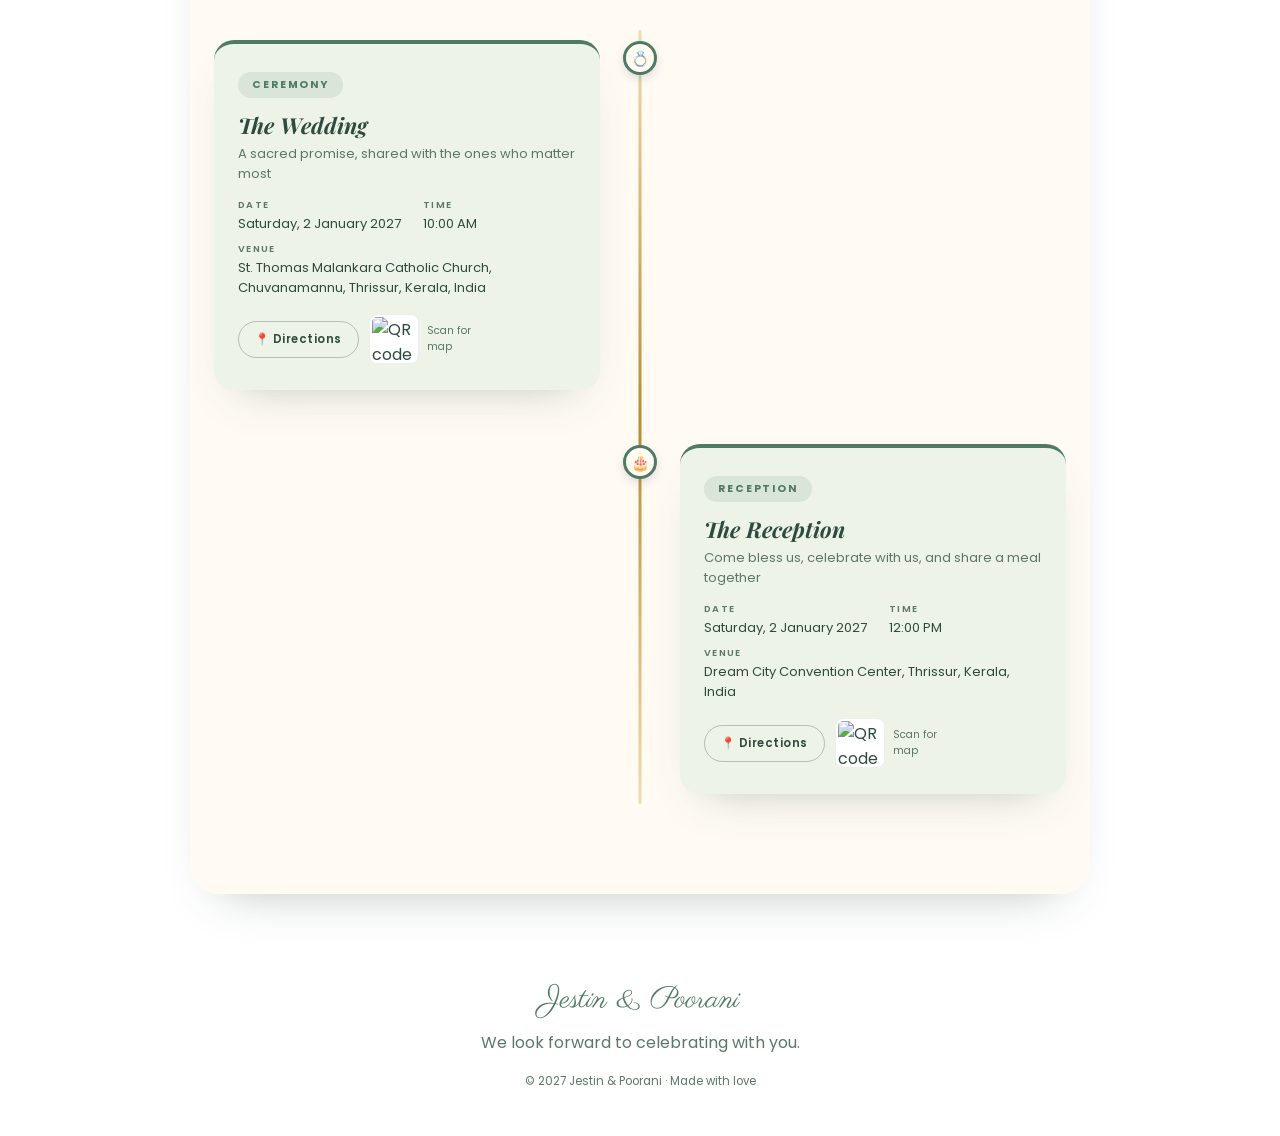
==== commit 3ed186d6: "Reception timeline icon: cake Co-Authored-By: Claude Sonnet 5.5 <noreply@anthropic.com> Claude-Sessi" ====
--- a/invitation.html
+++ b/invitation.html
@@ -236,7 +236,7 @@
       </div>
 
       <div class="vine-item right">
-        <div class="vine-node">🥂</div>
+        <div class="vine-node">🎂</div>
         <div class="vine-card reveal">
           <span class="tl-tag">Reception</span>
           <h3 class="tl-title">The Reception</h3>
